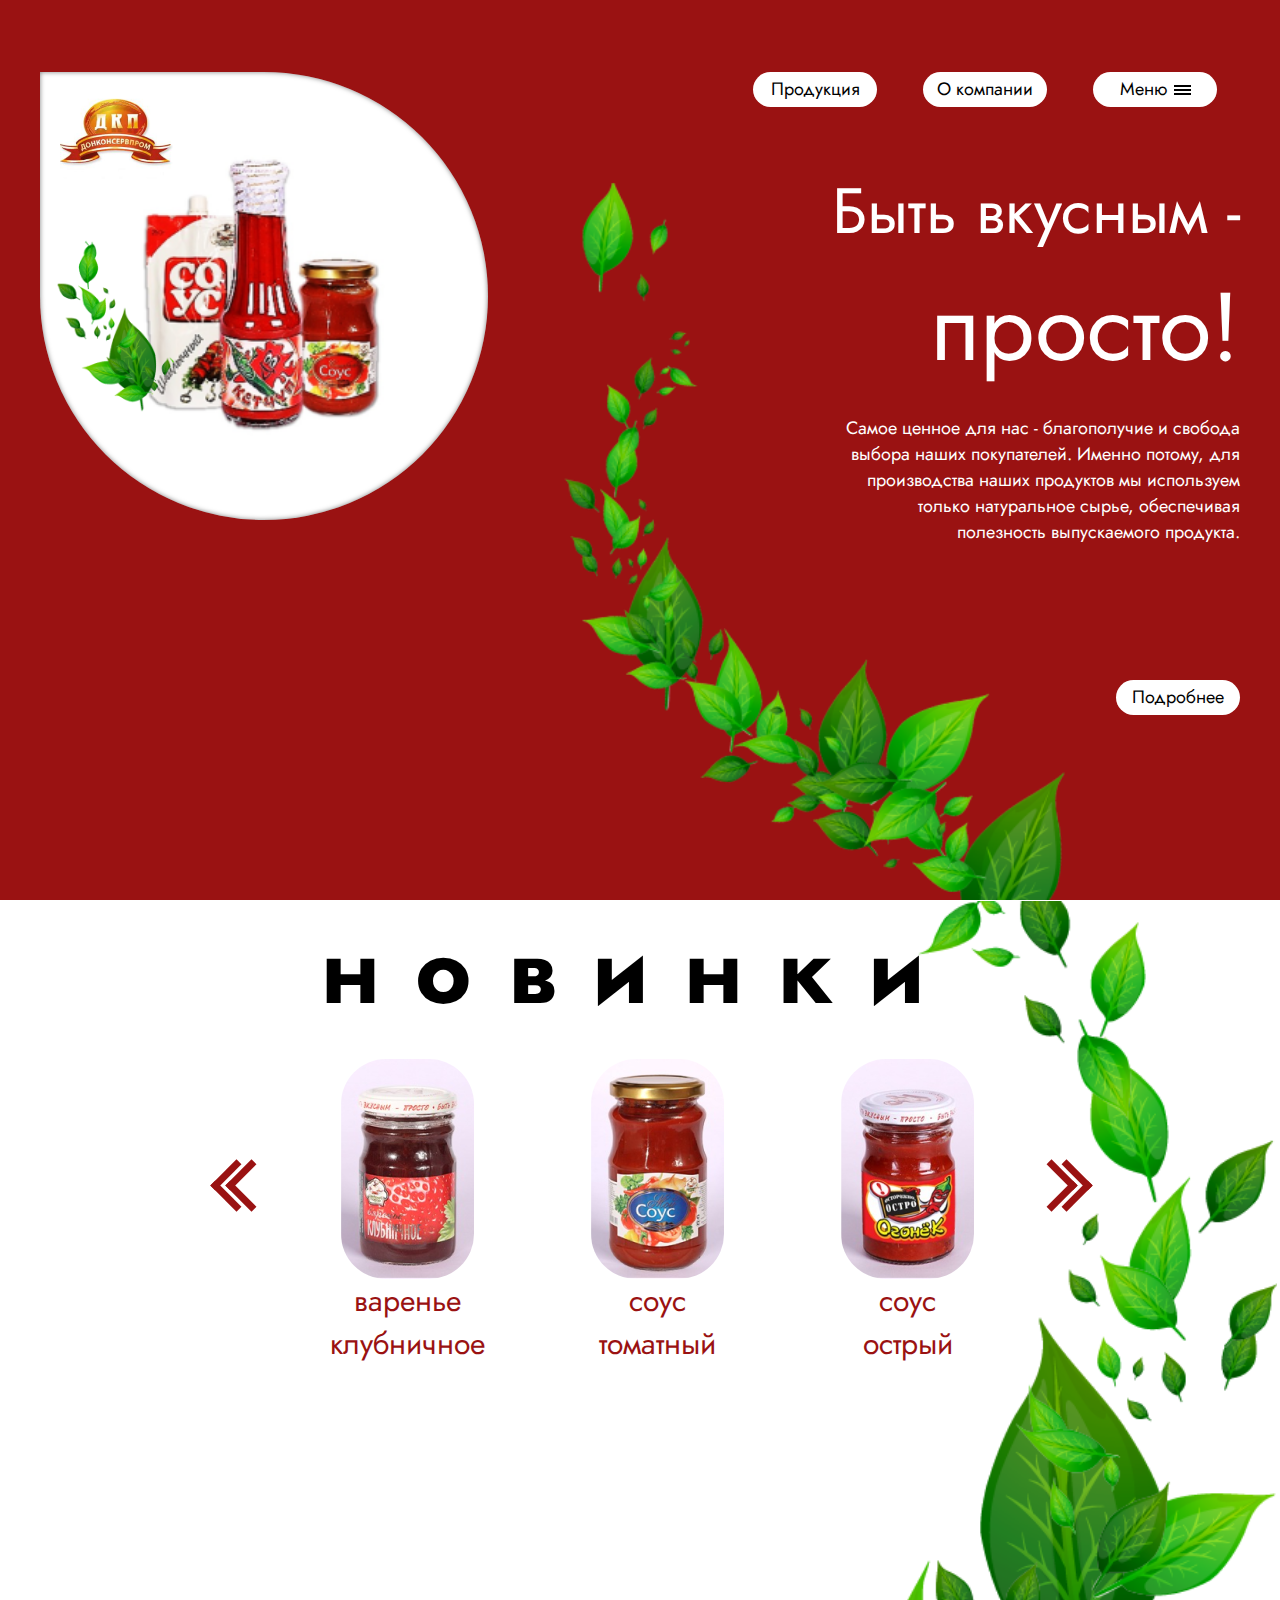
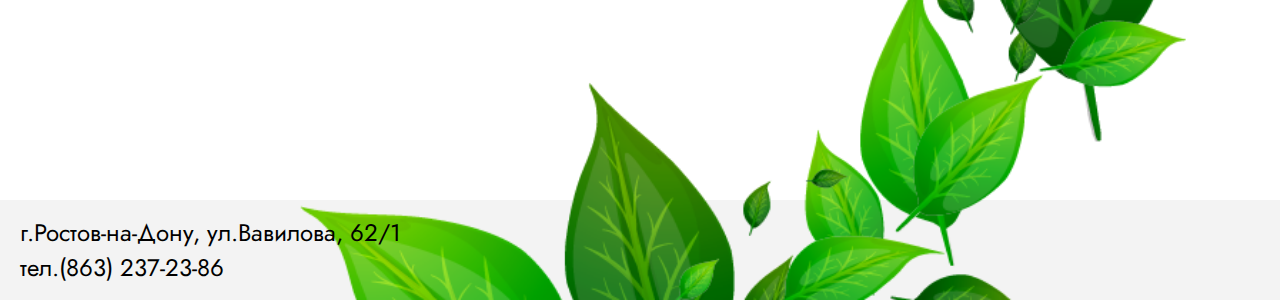
==== index.html @ 7ed0ae97 "главная страница" ====
<!DOCTYPE html>
<html lang="">
<head>
    <meta charset="utf-8">
    <title></title>
    <link rel="stylesheet" href="styles/main.css">
</head>
<body>
<main>
    <section class="bg-red">
        <div class="content__wrapper padding-8vh">
            <div id="top_product">
                <div class="product_logo"><img src="./images/logo.png"></div>
                <img id="sheet" src="./images/sheet.png">
                <div id="img__wrapper-1">
                    <img src="./images/sauce.png" alt="Наш соус">
                </div>
            </div>
            <div id="content">
                <header>
                    <ul class="navigation">
                        <li>
                            <div class="button"><a href="pages/products.html">Продукция</a></div>
                        </li>
                        <li>
                            <div class="button"><a href="pages/company.html">О компании</a></div>
                        </li>
                        <li>
                            <div class="button">
                                <a href="">Меню</a>
                                <div id="menu">
                                    <div class="menu__line"></div>
                                    <div class="menu__line"></div>
                                    <div class="menu__line"></div>
                                </div>
                            </div>
                        </li>
                    </ul>
                </header>
                <div id="title">Быть вкусным -<br><span>просто!</span></div>
                <div id="description">
                    Самое ценное для нас - благополучие и свобода выбора наших покупателей. Именно
                    потому, для производства наших продуктов мы используем только натуральное сырье, обеспечивая
                    полезность выпускаемого продукта.
                </div>
                <div class="button more-details"><a href="">Подробнее</a></div>
            </div>
        </div>
    </section>
    <section class="bg-white">
        <div class="page__wrapper-1">
            <div id="news-product__wrapper">
                <h1>новинки</h1>
                <div id="products__wrapper">
                    <div class="slide-left margin-t-30 margin-r-35">
                        <div></div>
                        <div></div>
                    </div>
                    <div class="product">
                        <div class="product-image">
                            <div class="placeholder pr-1"></div>
                        </div>
                        <div class="name"><a href="pages/product-1.html">варенье<br>клубничное</a></div>
                    </div>

                    <div class="product p-second">
                        <div class="product-image">
                            <div class="placeholder pr-2">
                        </div>
                    </div>
                    <div class="name"><a href="pages/product-2.html">соус<br>томатный </a></div>
                </div>

                <div class="product p-last">
                    <div class="product-image">
                        <div class="placeholder pr-3">
                    </div>
                </div>
                <div class="name"><a href="pages/product-3.html">соус<br>острый</a></div>
            </div>

            <div class="slide-right margin-t-30">
                <div></div>
                <div></div>
            </div>
        </div>
    </section>
</main>
<img src="./images/sheets1.png" id="sheets-1">
<footer>
    <div class="footer-text">
        г.Ростов-на-Дону, ул.Вавилова, 62/1 <br>
        тел.(863) 237-23-86
    </div>
    <img src="./images/sheets2.png" id="sheets-2">
</footer>

</body>
</html>
---- styles/main.css ----
@import url('https://fonts.googleapis.com/css2?family=Jost&display=swap');

/*    General styles    */

* {
    padding: 0;
    margin: 0;
}

body {
    font-family: 'Jost';
}

main {
    position: absolute;
    height: 200%;
    width: 100%;
}

section {
    position: relative;
    height: 50%;
    width: 100%;
}

footer {
    position: absolute;
    display: flex;
    align-items: center;
    height: 100px;
    width: 100%;
    top:200%;
    background-color: #F3F3F3;
}

.footer-text {
    position: relative;
    font-size: 24px;
    margin-left: 20px;
    z-index: 2;
}

.bg-white {
    background: #fff;
}

.bg-red {
    background: #9A1212;
}

.padding-8vh {
    padding-top: 8vh;
}

/*    Images    */


.product_logo {
    position: absolute;
    top: 20px;
    left: 20px;
}

.logo img {
    width: 8vw;
    height: auto;
}

#img__wrapper-1 img {
    width: 20vw;
    height: auto;
}

#img__wrapper-1 {
    height: 100%;
    width: 100%;
    display: flex;
    justify-content: center;
    align-items: center;
}

.content__wrapper {
    min-width: none;
    max-width: 1500px;
    margin: auto;
    display: flex;
    justify-content: space-between;
    padding-left: 40px;
    padding-right: 40px;
}

#top_product {
    height: 35vw;
    width: 35vw;
    display: block;
    position: relative;
    background: #fff;
    z-index:2;
    border-bottom-right-radius: 50%;
    border-bottom-left-radius: 50%;
    border-top-right-radius: 50%;
    box-shadow: inset 0px 0px 5px rgba(0,0,0,0.5);
}

#content {
    position: relative;
    display: flex;
    flex-direction: column;
    align-items: flex-end;
    width: 50%;
    z-index: 2;
}

.navigation {
    display: flex;
    list-style-type: none;
}

.navigation li {
    margin: 0 23px;
}

.button {
    display: flex;
    justify-content: center;
    align-items: center;
    font-size: 18px;
    width: 124px;
    height: 35px;
    border-radius: 18px;
    background: white;
    text-align: center;
}

.button a {
    margin-top: -2px;
    text-decoration: none;
    color: black;
}

#menu {
    margin-left: 7px;
}

.menu__line {
    width: 17px;
    height: 2px;
    background: black;
    margin: 2px 0;
}

#title {
    color: white;
    text-align: right;
    font-size: 64px;
    margin-top: 58px;
}

#title span {
    font-size: 96px;
}

#description {
    display: block;
    width: 400px;
    color: white;
    font-size: 18px;
    text-align: right;
    margin-top: 19px;
}

.more-details {
    margin-top: 15vh;
}

#sheet{
    position: absolute;
    bottom: 90px;
    left: -27px;
}

#sheet{
    width: 15vw;
    height: auto;
}

#sheets-1 {
    position: absolute;
    height: 85vh;
    right: 15%;
    bottom: 0px;
    z-index:1;
}
#sheets-2 {
    position: absolute;
    width: auto;
    height: 111vh;
    right: 0;
    margin-right: 3px;
    bottom:0;
    z-index:1;
}

#news-product__wrapper{
    display: flex;
    /* width: 90%; */
    /* height: 80vh; */
    flex-direction: column;
    justify-content: center;
    align-items: center;
}

#news-product__wrapper h1 {
    font-size: 96px;
    letter-spacing: 35px;
    margin-bottom: 20px;
}

.slide-left {
    position: relative;
    width: 30px;
    height: 30px;
    transition: opacity .3s, transform .3s;
}

.slide-left:hover {
    opacity: .8;
    transform: scale(1.2);
}

.slide-left div {
    position: absolute;
    width: 30px;
    height: 30px;
    border-left: solid #9A1212 7px;
    border-bottom: solid #9A1212 7px;
    transform: rotate(45deg);
}

.slide-left div:nth-child(1) {
    left: 50%;
}

.slide-right {
    position: relative;
    width: 30px;
    height: 30px;
    transition: opacity .3s, transform .3s;
    z-index: 2;
}

.slide-right:hover {
    opacity: .8;
    transform: scale(1.2);
}

.slide-right div {
    position: absolute;
    width: 30px;
    height: 30px;
    border-right: solid #9A1212 7px;
    border-bottom: solid #9A1212 7px;
    transform: rotate(-45deg);
}

.slide-right div:nth-child(1) {
    left: 50%;
}

.margin-t-30 {
    margin-top: -60px;
}

#products__wrapper {
    display: flex;
    align-items: center;

}

.product {
    width: 250px;
    display: flex;
    flex-direction: column;
    justify-content: center;
    align-items: center;
}

.placeholder {
    position: relative;

    background-size: cover;
    background-position: center center;
    width: 133px;
    height: 220px;
    border-radius: 45px;
}
.pr-1 {
    background: url('../images/product1.png');
}

.pr-2 {
    background: url('../images/product2.png');
}

.pr-3 {
    background: url('../images/product3.png');
}

.name {
    font-size: 30px;
    text-align: center;
}

.name a {
    text-decoration: none;
    color: #9A1212;
}

.margin-r-35 {
    margin-right: 35px;
}

#news-product__wrapper {
    z-index: 2;
}

@media screen and (max-width: 1200px) {
    #sheets-2 {
        display: none;
    }
}

@media screen and (max-width: 920px) {
    .p-last {
        display: none;
    }
    #news-product__wrapper  {
        width: 90%;
    }
    #products__wrapper {
        margin-left: 40px;
    }
    #news-product__wrapper h1 {
        font-size: 70px;
        margin-left: 80px;
    }
}

@media screen and (max-width: 800px){
    #top_product {
        display: none;
    }
    #content {
       justify-content: center;
       align-items: center;
       width: 100%;
    }

    .page__wrapper-1 {
        max-width: none;
        display: block;
    }
    #sheets-1 {
        z-index: 1;
        height: 50vh;
        width: auto;
    }
    .button {
        display: flex;
        justify-content: center;
        align-items: center;
        font-size: 10px;
        width: 100px;
        height: 25px;
        border-radius: 18px;
        background: white;
        text-align: center;
    }

    .button a {
        margin-top: -2px;
        text-decoration: none;
        color: black;
    }

    #title {
        color: white;
        text-align: center;
        /* font-size: 44px; */
        margin-top: 58px;
    }

    #title span {
        font-size: 64px;
    }

    #description {
        display: block;
        width: 400px;
        color: white;
        font-size: 18px;
        text-align: center;
        margin-top: 19px;
    }
    .button {
        height: 40px;
        width: 200px;
        font-size: 24px;
    }

    .more-details {
        height: 40px;
        width: 200px;
        font-size: 24px;
    }
    .navigation li {
        margin: 0 5px;
    }
}
@media screen and (max-width: 700px) {
    .navigation {
        display: block;
    }
    .navigation li {
        margin-top: 20px;
    }
}
@media screen and (max-width: 650px) {
    .p-second {
        display: none;
    }
}

@media screen and (max-width: 500px){

    #title {
        color: white;
        text-align: center;
        font-size: 44px;
        margin-top: 58px;
    }

    #title span {
        font-size: 64px;
    }

    #description {
        display: block;
        width: 300px;
        color: white;
        font-size: 14px;
        text-align: center;
        margin-top: 19px;
    }
    #news-product__wrapper h1 {
        font-size: 50px;
        margin-left: 80px;
        letter-spacing: 20px;
    }

    .slide-left {
        margin-right: -15px;
    }

    .slide-right {
        margin-left: -45px;
    }

    .footer-text {
        font-size: 18px;
    }
}
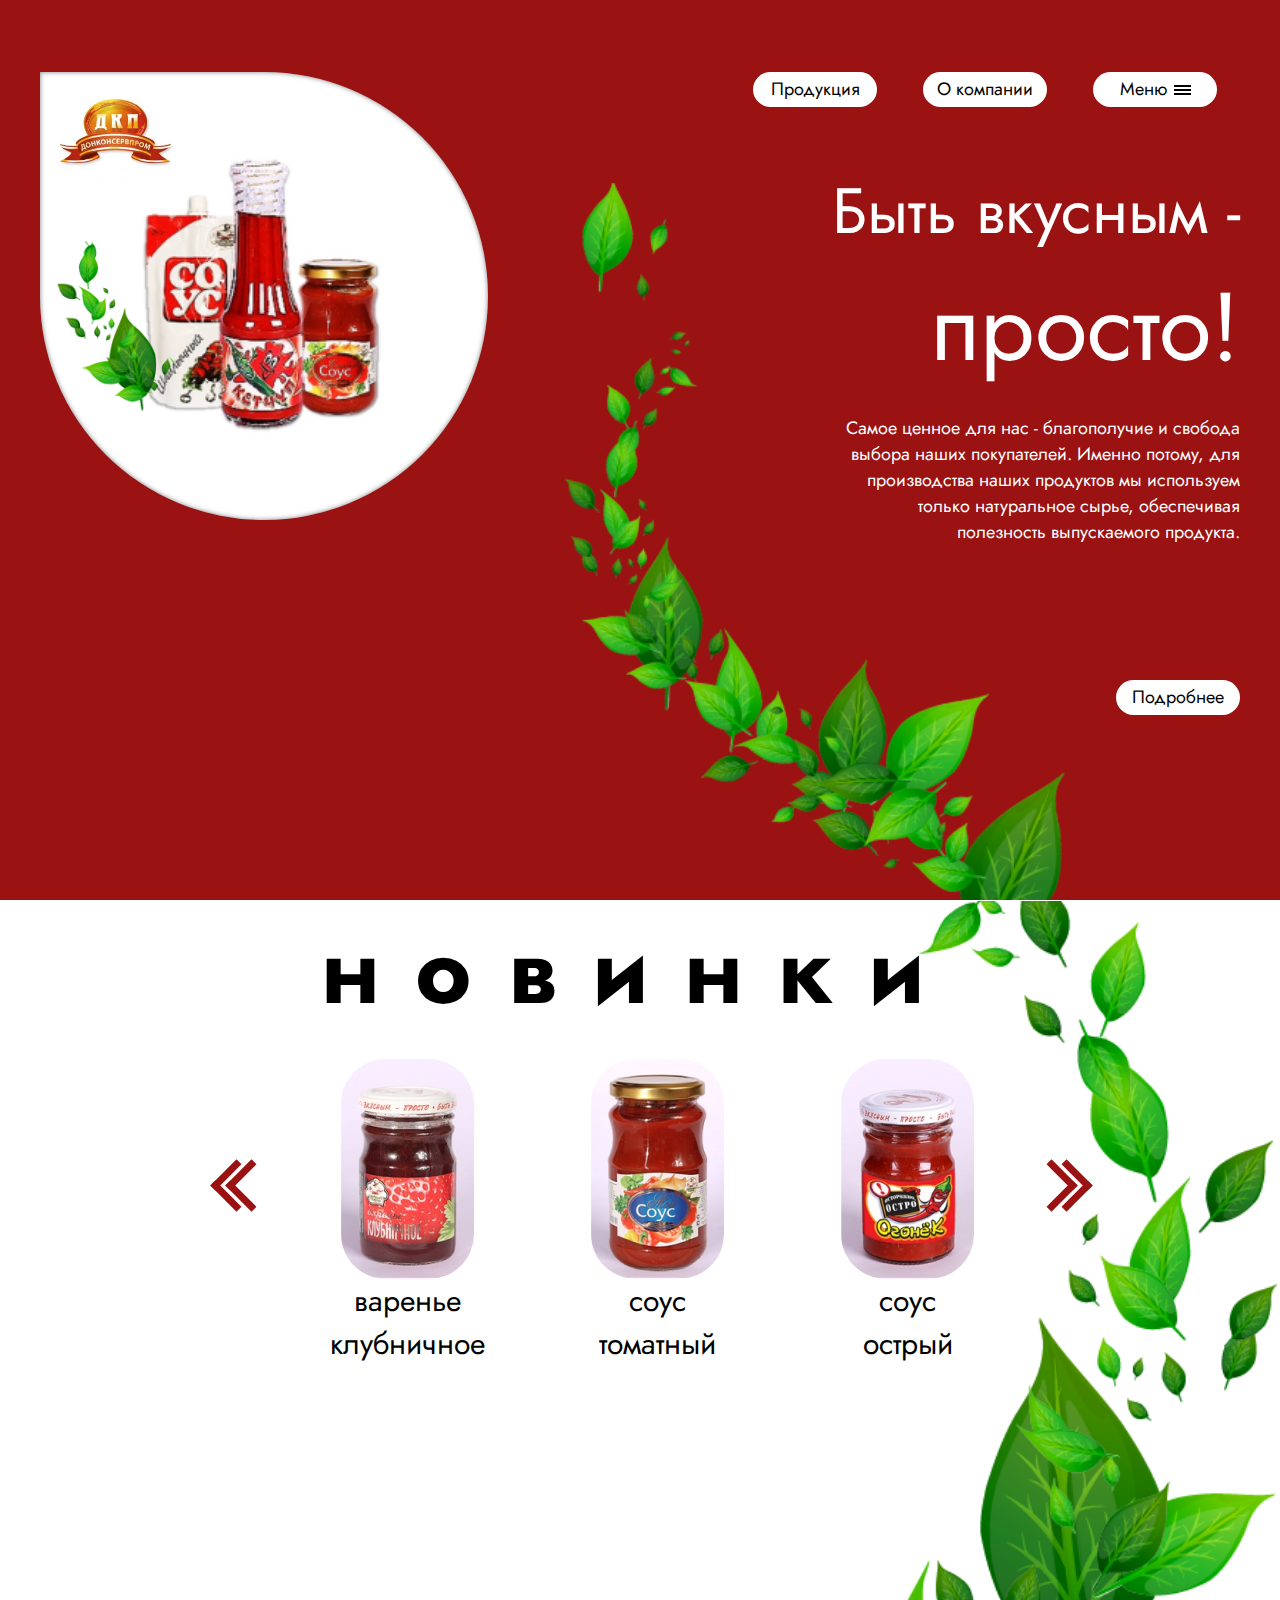
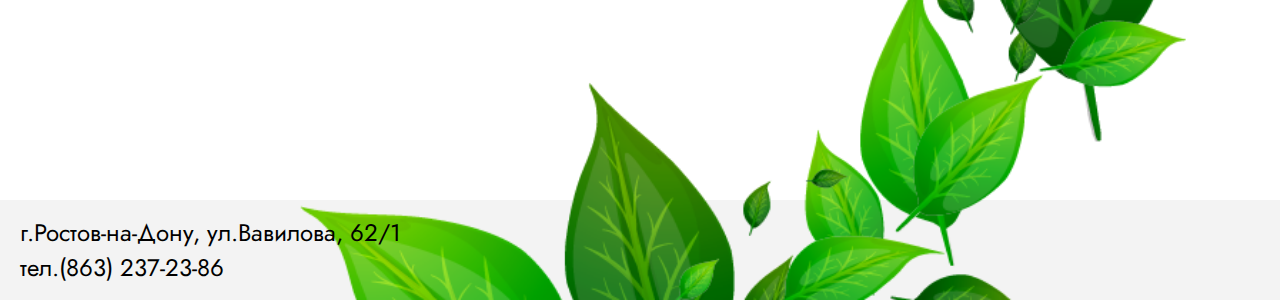
==== commit 04513cf4: "Страница продукта" ====
--- a/index.html
+++ b/index.html
@@ -56,27 +56,27 @@
                         <div></div>
                         <div></div>
                     </div>
-                    <div class="product">
+                    <div class="product" onclick="location.href = './product.html';">
                         <div class="product-image">
                             <div class="placeholder pr-1"></div>
                         </div>
-                        <div class="name"><a href="pages/product-1.html">варенье<br>клубничное</a></div>
+                        <div class="name">варенье<br>клубничное</div>
                     </div>
 
-                    <div class="product p-second">
+                    <div class="product p-second" onclick="location.href = './product.html';">
                         <div class="product-image">
                             <div class="placeholder pr-2">
                         </div>
                     </div>
-                    <div class="name"><a href="pages/product-2.html">соус<br>томатный </a></div>
+                    <div class="name">соус<br>томатный</div>
                 </div>
 
-                <div class="product p-last">
+                <div class="product p-last" onclick="location.href = './product.html';">
                     <div class="product-image">
                         <div class="placeholder pr-3">
                     </div>
                 </div>
-                <div class="name"><a href="pages/product-3.html">соус<br>острый</a></div>
+                <div class="name">соус<br>острый</div>
             </div>
 
             <div class="slide-right margin-t-30">
--- a/styles/main.css
+++ b/styles/main.css
@@ -203,8 +203,7 @@
 
 #news-product__wrapper{
     display: flex;
-    /* width: 90%; */
-    /* height: 80vh; */
+    z-index:1;
     flex-direction: column;
     justify-content: center;
     align-items: center;
@@ -274,6 +273,7 @@
 #products__wrapper {
     display: flex;
     align-items: center;
+    z-index:2;
 
 }
 
@@ -359,6 +359,7 @@
     .page__wrapper-1 {
         max-width: none;
         display: block;
+        z-index:2;
     }
     #sheets-1 {
         z-index: 1;
@@ -386,7 +387,6 @@
     #title {
         color: white;
         text-align: center;
-        /* font-size: 44px; */
         margin-top: 58px;
     }
 
@@ -424,6 +424,9 @@
     .navigation li {
         margin-top: 20px;
     }
+    .logo {
+        display: none
+    }
 }
 @media screen and (max-width: 650px) {
     .p-second {
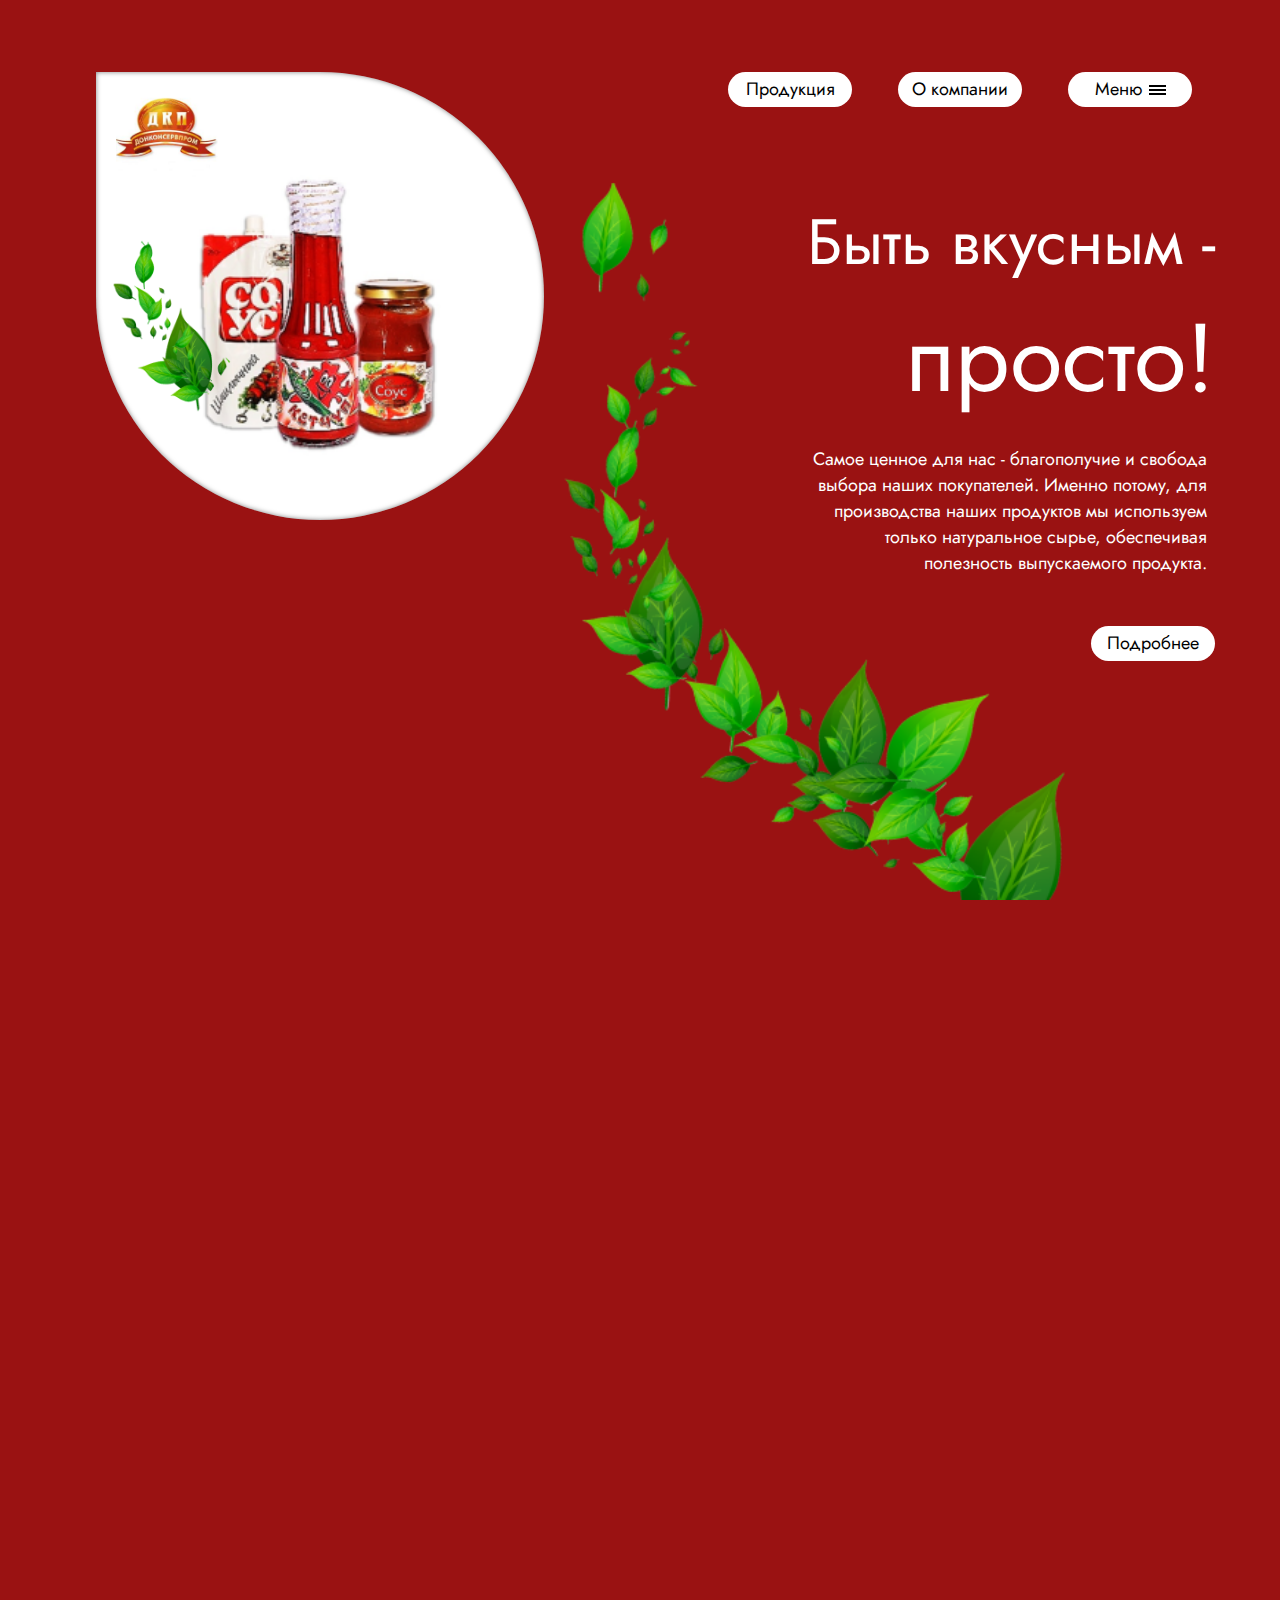
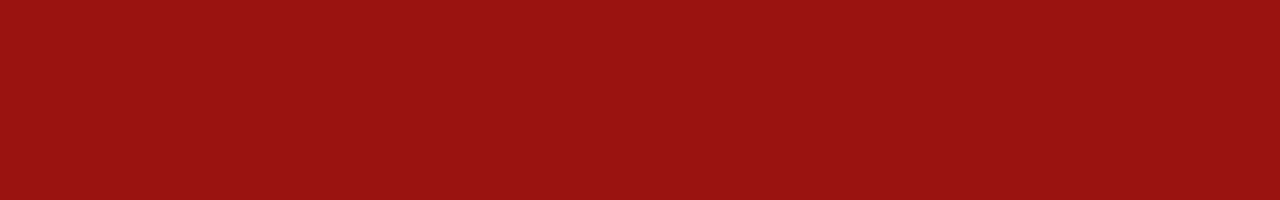
==== commit f1cf4b4b: "Правки стилей в главном странице" ====
--- a/index.html
+++ b/index.html
@@ -1,99 +1,92 @@
 <!DOCTYPE html>
-<html lang="">
+<html lang="en">
 <head>
-    <meta charset="utf-8">
-    <title></title>
-    <link rel="stylesheet" href="styles/main.css">
+    <meta charset="UTF-8">
+    <link rel="stylesheet" href="./styles/main.css">
+    <title>Grid</title>
 </head>
 <body>
-<main>
-    <section class="bg-red">
-        <div class="content__wrapper padding-8vh">
-            <div id="top_product">
-                <div class="product_logo"><img src="./images/logo.png"></div>
-                <img id="sheet" src="./images/sheet.png">
-                <div id="img__wrapper-1">
-                    <img src="./images/sauce.png" alt="Наш соус">
+    <section>
+        <div id="box-1">
+            <div class="logo"><img src="./images/logo.png"></div>
+            <div id="img__wrapper-1">
+                <img src="./images/sauce.png">
+            </div>
+            <img id="sheet" src="./images/sheet.png">
+        </div>
+        <div id="content__wrapper-1">
+            <ul class="navigation">
+                <li>
+                    <div class="button"><a href="pages/products.html">Продукция</a></div>
+                </li>
+                <li>
+                    <div class="button"><a href="pages/company.html">О компании</a></div>
+                </li>
+                <li>
+                    <div class="button">
+                        <a href="">Меню</a>
+                        <div id="menu">
+                            <div class="menu__line"></div>
+                            <div class="menu__line"></div>
+                            <div class="menu__line"></div>
+                        </div>
+                    </div>
+                </li>
+            </ul>
+            <div class="info">
+                <div id="title">Быть вкусным -<br><span>просто!</span></div>
+                <div id="description">Самое ценное для нас - благополучие и свобода выбора наших покупателей. Именно потому, для производства наших продуктов мы используем только натуральное сырье, обеспечивая полезность выпускаемого продукта.</div>
+            </div>
+            <div class="button more-details"><a href="#second-section">Подробнее</a></div>
+        </div>
+        <img id="sheet-1" src="./images/sheets1.png" alt="">
+    </section>
+    <section class="bg-white" id="second-section">
+        <div id="news-product__wrapper">
+            <h1>новинки</h1>
+            <div id="products__wrapper">
+                <div class="slide-left margin-t-30 margin-r-35">
+                    <div></div>
+                    <div></div>
+                </div>
+                <div class="product">
+                    <div class="product-image">
+                        <div class="rect-1"></div>
+                        <div class="rect-2"></div>
+                    </div>
+                    <div class="name"><a href="pages/product-1.html">варенье<br>клубничное</a> </div>
+                </div>
+
+                <div class="product p-second">
+                    <div class="product-image">
+                        <div class="rect-1"></div>
+                        <div class="rect-2 pr-2"></div>
+                    </div>
+                    <div class="name"><a href="pages/product-2.html">соус<br>томатный </a></div>
+                </div>
+
+                <div class="product p-last">
+                    <div class="product-image">
+                        <div class="rect-1"></div>
+                        <div class="rect-2 pr-3"></div>
+                    </div>
+                    <div class="name"><a href="pages/product-3.html">соус<br>острый</a></div>
+                </div>
+
+                <div class="slide-right margin-t-30">
+                    <div></div>
+                    <div></div>
                 </div>
             </div>
-            <div id="content">
-                <header>
-                    <ul class="navigation">
-                        <li>
-                            <div class="button"><a href="pages/products.html">Продукция</a></div>
-                        </li>
-                        <li>
-                            <div class="button"><a href="pages/company.html">О компании</a></div>
-                        </li>
-                        <li>
-                            <div class="button">
-                                <a href="">Меню</a>
-                                <div id="menu">
-                                    <div class="menu__line"></div>
-                                    <div class="menu__line"></div>
-                                    <div class="menu__line"></div>
-                                </div>
-                            </div>
-                        </li>
-                    </ul>
-                </header>
-                <div id="title">Быть вкусным -<br><span>просто!</span></div>
-                <div id="description">
-                    Самое ценное для нас - благополучие и свобода выбора наших покупателей. Именно
-                    потому, для производства наших продуктов мы используем только натуральное сырье, обеспечивая
-                    полезность выпускаемого продукта.
-                </div>
-                <div class="button more-details"><a href="">Подробнее</a></div>
+        </div>
+        <footer>
+            <div class="footer-text">
+                г.Ростов-на-Дону, ул.Вавилова, 62/1
+                <br>
+                тел.(863) 237-23-86
             </div>
-        </div>
+            <img id="sheet-2" src="./images/sheets2.png">
+        </footer>
     </section>
-    <section class="bg-white">
-        <div class="page__wrapper-1">
-            <div id="news-product__wrapper">
-                <h1>новинки</h1>
-                <div id="products__wrapper">
-                    <div class="slide-left margin-t-30 margin-r-35">
-                        <div></div>
-                        <div></div>
-                    </div>
-                    <div class="product" onclick="location.href = './product.html';">
-                        <div class="product-image">
-                            <div class="placeholder pr-1"></div>
-                        </div>
-                        <div class="name">варенье<br>клубничное</div>
-                    </div>
-
-                    <div class="product p-second" onclick="location.href = './product.html';">
-                        <div class="product-image">
-                            <div class="placeholder pr-2">
-                        </div>
-                    </div>
-                    <div class="name">соус<br>томатный</div>
-                </div>
-
-                <div class="product p-last" onclick="location.href = './product.html';">
-                    <div class="product-image">
-                        <div class="placeholder pr-3">
-                    </div>
-                </div>
-                <div class="name">соус<br>острый</div>
-            </div>
-
-            <div class="slide-right margin-t-30">
-                <div></div>
-                <div></div>
-            </div>
-        </div>
-    </section>
-</main>
-<img src="./images/sheets1.png" id="sheets-1">
-<footer>
-    <div class="footer-text">
-        г.Ростов-на-Дону, ул.Вавилова, 62/1 <br>
-        тел.(863) 237-23-86
-    </div>
-    <img src="./images/sheets2.png" id="sheets-2">
-</footer>
-
 </body>
-</html>
+</html>--- a/styles/main.css
+++ b/styles/main.css
@@ -1,61 +1,49 @@
 @import url('https://fonts.googleapis.com/css2?family=Jost&display=swap');
 
-/*    General styles    */
-
 * {
+    margin: 0;
     padding: 0;
-    margin: 0;
+}
+
+body, html {
+    height: 100%;
+    width: 100%;
+    overflow-x: hidden;
+    scroll-behavior: smooth;
 }
 
 body {
+    background: #9A1212;
     font-family: 'Jost';
-}
-
-main {
-    position: absolute;
-    height: 200%;
-    width: 100%;
+    z-index: 1;
 }
 
 section {
     position: relative;
-    height: 50%;
-    width: 100%;
-}
-
-footer {
-    position: absolute;
-    display: flex;
-    align-items: center;
-    height: 100px;
-    width: 100%;
-    top:200%;
-    background-color: #F3F3F3;
-}
-
-.footer-text {
-    position: relative;
-    font-size: 24px;
-    margin-left: 20px;
-    z-index: 2;
+    height: 100vh;
+    display: grid;
+    grid-template-columns: 50% 50%;
+    justify-items: center;
 }
 
 .bg-white {
     background: #fff;
 }
 
-.bg-red {
-    background: #9A1212;
-}
-
-.padding-8vh {
-    padding-top: 8vh;
-}
-
-/*    Images    */
-
-
-.product_logo {
+#box-1 {
+    display: block;
+    position: relative;
+    background: white;
+    margin-top: 8vh;
+    height: 35vw;
+    width: 35vw;
+    border-top-right-radius: 50%;
+    border-bottom-right-radius: 50%;
+    border-bottom-left-radius: 50%;
+    box-shadow: inset 0px 0px 5px rgba(0,0,0,0.5);
+}
+
+.logo {
     position: absolute;
     top: 20px;
     left: 20px;
@@ -66,10 +54,6 @@
     height: auto;
 }
 
-#img__wrapper-1 img {
-    width: 20vw;
-    height: auto;
-}
 
 #img__wrapper-1 {
     height: 100%;
@@ -79,40 +63,27 @@
     align-items: center;
 }
 
-.content__wrapper {
-    min-width: none;
-    max-width: 1500px;
-    margin: auto;
-    display: flex;
-    justify-content: space-between;
-    padding-left: 40px;
-    padding-right: 40px;
-}
-
-#top_product {
-    height: 35vw;
-    width: 35vw;
+#img__wrapper-1 img {
     display: block;
-    position: relative;
-    background: #fff;
-    z-index:2;
-    border-bottom-right-radius: 50%;
-    border-bottom-left-radius: 50%;
-    border-top-right-radius: 50%;
-    box-shadow: inset 0px 0px 5px rgba(0,0,0,0.5);
-}
-
-#content {
-    position: relative;
-    display: flex;
-    flex-direction: column;
-    align-items: flex-end;
-    width: 50%;
-    z-index: 2;
+    width: 20vw;
+    height: auto;
+    /* height: 65%; */
+    margin-bottom: -40px;
+}
+
+#content__wrapper-1 {
+    position: relative;
+    display: grid;
+    grid-template-columns: 1fr;
+    grid-template-rows: 124px 0.5fr 124px;
+    justify-items: end;
+    align-items: start;
+    margin-top: 8vh;
 }
 
 .navigation {
-    display: flex;
+    display: grid;
+    grid-template-columns: repeat(3, 1fr);
     list-style-type: none;
 }
 
@@ -149,11 +120,14 @@
     margin: 2px 0;
 }
 
+.info {
+    z-index: 2;
+}
+
 #title {
     color: white;
     text-align: right;
     font-size: 64px;
-    margin-top: 58px;
 }
 
 #title span {
@@ -170,7 +144,9 @@
 }
 
 .more-details {
-    margin-top: 15vh;
+    margin-top: 50px;
+    z-index: 2;
+    transition: all 1s;
 }
 
 #sheet{
@@ -184,14 +160,14 @@
     height: auto;
 }
 
-#sheets-1 {
+#sheet-1 {
     position: absolute;
     height: 85vh;
     right: 15%;
     bottom: 0px;
     z-index:1;
 }
-#sheets-2 {
+#sheet-2 {
     position: absolute;
     width: auto;
     height: 111vh;
@@ -200,13 +176,29 @@
     bottom:0;
     z-index:1;
 }
-
-#news-product__wrapper{
-    display: flex;
-    z-index:1;
-    flex-direction: column;
-    justify-content: center;
+#sheet-2 {
+    position: absolute;
+    right: 0;
+    bottom: 0;
+    width: auto;
+    height: 100vh;
+    z-index: 1;
+}
+
+
+
+#news-product__wrapper {
+    /* width: 90%; */
+    /* height: 80vh; */
+    grid-column: 1 / 3;
+    display: grid;
+    grid-template-columns: 1fr;
+    grid-template-rows: 200px 1fr;
+    /* flex-direction: column; */
+    justify-self: start;
+    justify-items: center;
     align-items: center;
+    margin-left: 100px;
 }
 
 #news-product__wrapper h1 {
@@ -273,7 +265,6 @@
 #products__wrapper {
     display: flex;
     align-items: center;
-    z-index:2;
 
 }
 
@@ -285,17 +276,23 @@
     align-items: center;
 }
 
-.placeholder {
-    position: relative;
-
+.rect-1 {
+    position: absolute;
+    width: 116px;
+    height: 220px;
+    background: #C4C4C4;
+    border-radius: 34px;
+}
+
+.rect-2 {
+    position: relative;
+    background: url('../images/product1.png');
     background-size: cover;
     background-position: center center;
     width: 133px;
     height: 220px;
     border-radius: 45px;
-}
-.pr-1 {
-    background: url('../images/product1.png');
+    margin-left: 24px;
 }
 
 .pr-2 {
@@ -320,52 +317,134 @@
     margin-right: 35px;
 }
 
+footer {
+    grid-column: 1/3;
+    align-self: end;
+    display: flex;
+    align-items: center;
+    /* padding-left: 20px; */
+    height: 100px;
+    width: 100%;
+    /* width: 100%; */
+    background-color: #F3F3F3;
+    bottom: 0;
+}
+
+.footer-text {
+    position: relative;
+    font-size: 24px;
+    margin-left: 20px;
+    z-index: 2;
+}
+
 #news-product__wrapper {
     z-index: 2;
 }
 
-@media screen and (max-width: 1200px) {
-    #sheets-2 {
+@media screen and (max-width: 1050px) {
+    #box-1 {
         display: none;
     }
-}
-
-@media screen and (max-width: 920px) {
+
+    #content__wrapper-1 {
+        grid-column: 1/3;
+        justify-self: center;
+        justify-items: center;
+    }
+    #sheets-1 {
+        /* display: none; */
+        left: 0;
+        bottom: 0;
+        z-index: 1;
+    }
+
+    #title {
+        text-align: center;
+    }
+
+    #description {
+        text-align: center;
+    }
+
     .p-last {
         display: none;
     }
+}
+
+@media screen and (max-width: 920px) {
     #news-product__wrapper  {
-        width: 90%;
-    }
-    #products__wrapper {
-        margin-left: 40px;
-    }
+        /* width: 90%; */
+        margin-left: 10px;
+    }
+
     #news-product__wrapper h1 {
         font-size: 70px;
-        margin-left: 80px;
+        margin-left: 10px;
+    }
+    .sheet-2 {
+        display: none;
+    }
+
+    #news-product__wrapper {
+        justify-self: center;
     }
 }
 
 @media screen and (max-width: 800px){
-    #top_product {
-        display: none;
-    }
-    #content {
-       justify-content: center;
-       align-items: center;
-       width: 100%;
-    }
-
-    .page__wrapper-1 {
-        max-width: none;
-        display: block;
-        z-index:2;
+    #content__wrapper-1 {
+        width: 100%;
+        align-items: center;
+        z-index: 2;
     }
     #sheets-1 {
         z-index: 1;
         height: 50vh;
         width: auto;
     }
+    #sheet-2 {
+        z-index: 1;
+        height: 50vh;
+        width: auto;
+    }
+
+    #title {
+        color: white;
+        text-align: center;
+        margin-top: 58px;
+    }
+
+    #title span {
+        font-size: 64px;
+    }
+
+    #description {
+        display: block;
+        width: 400px;
+        color: white;
+        font-size: 18px;
+        text-align: center;
+        margin-top: 19px;
+    }
+
+    .more-details {
+        height: 40px;
+        width: 200px;
+        font-size: 24px;
+    }
+    .navigation li {
+        margin: 0 5px;
+    }
+}
+
+@media screen and (max-width: 650px) {
+    .p-second {
+        display: none;
+    }
+
+}
+
+@media screen and (max-width: 500px){
+
     .button {
         display: flex;
         justify-content: center;
@@ -387,58 +466,6 @@
     #title {
         color: white;
         text-align: center;
-        margin-top: 58px;
-    }
-
-    #title span {
-        font-size: 64px;
-    }
-
-    #description {
-        display: block;
-        width: 400px;
-        color: white;
-        font-size: 18px;
-        text-align: center;
-        margin-top: 19px;
-    }
-    .button {
-        height: 40px;
-        width: 200px;
-        font-size: 24px;
-    }
-
-    .more-details {
-        height: 40px;
-        width: 200px;
-        font-size: 24px;
-    }
-    .navigation li {
-        margin: 0 5px;
-    }
-}
-@media screen and (max-width: 700px) {
-    .navigation {
-        display: block;
-    }
-    .navigation li {
-        margin-top: 20px;
-    }
-    .logo {
-        display: none
-    }
-}
-@media screen and (max-width: 650px) {
-    .p-second {
-        display: none;
-    }
-}
-
-@media screen and (max-width: 500px){
-
-    #title {
-        color: white;
-        text-align: center;
         font-size: 44px;
         margin-top: 58px;
     }
@@ -457,7 +484,7 @@
     }
     #news-product__wrapper h1 {
         font-size: 50px;
-        margin-left: 80px;
+        /* margin-left: 80px; */
         letter-spacing: 20px;
     }
 
@@ -472,4 +499,5 @@
     .footer-text {
         font-size: 18px;
     }
-}+}
+
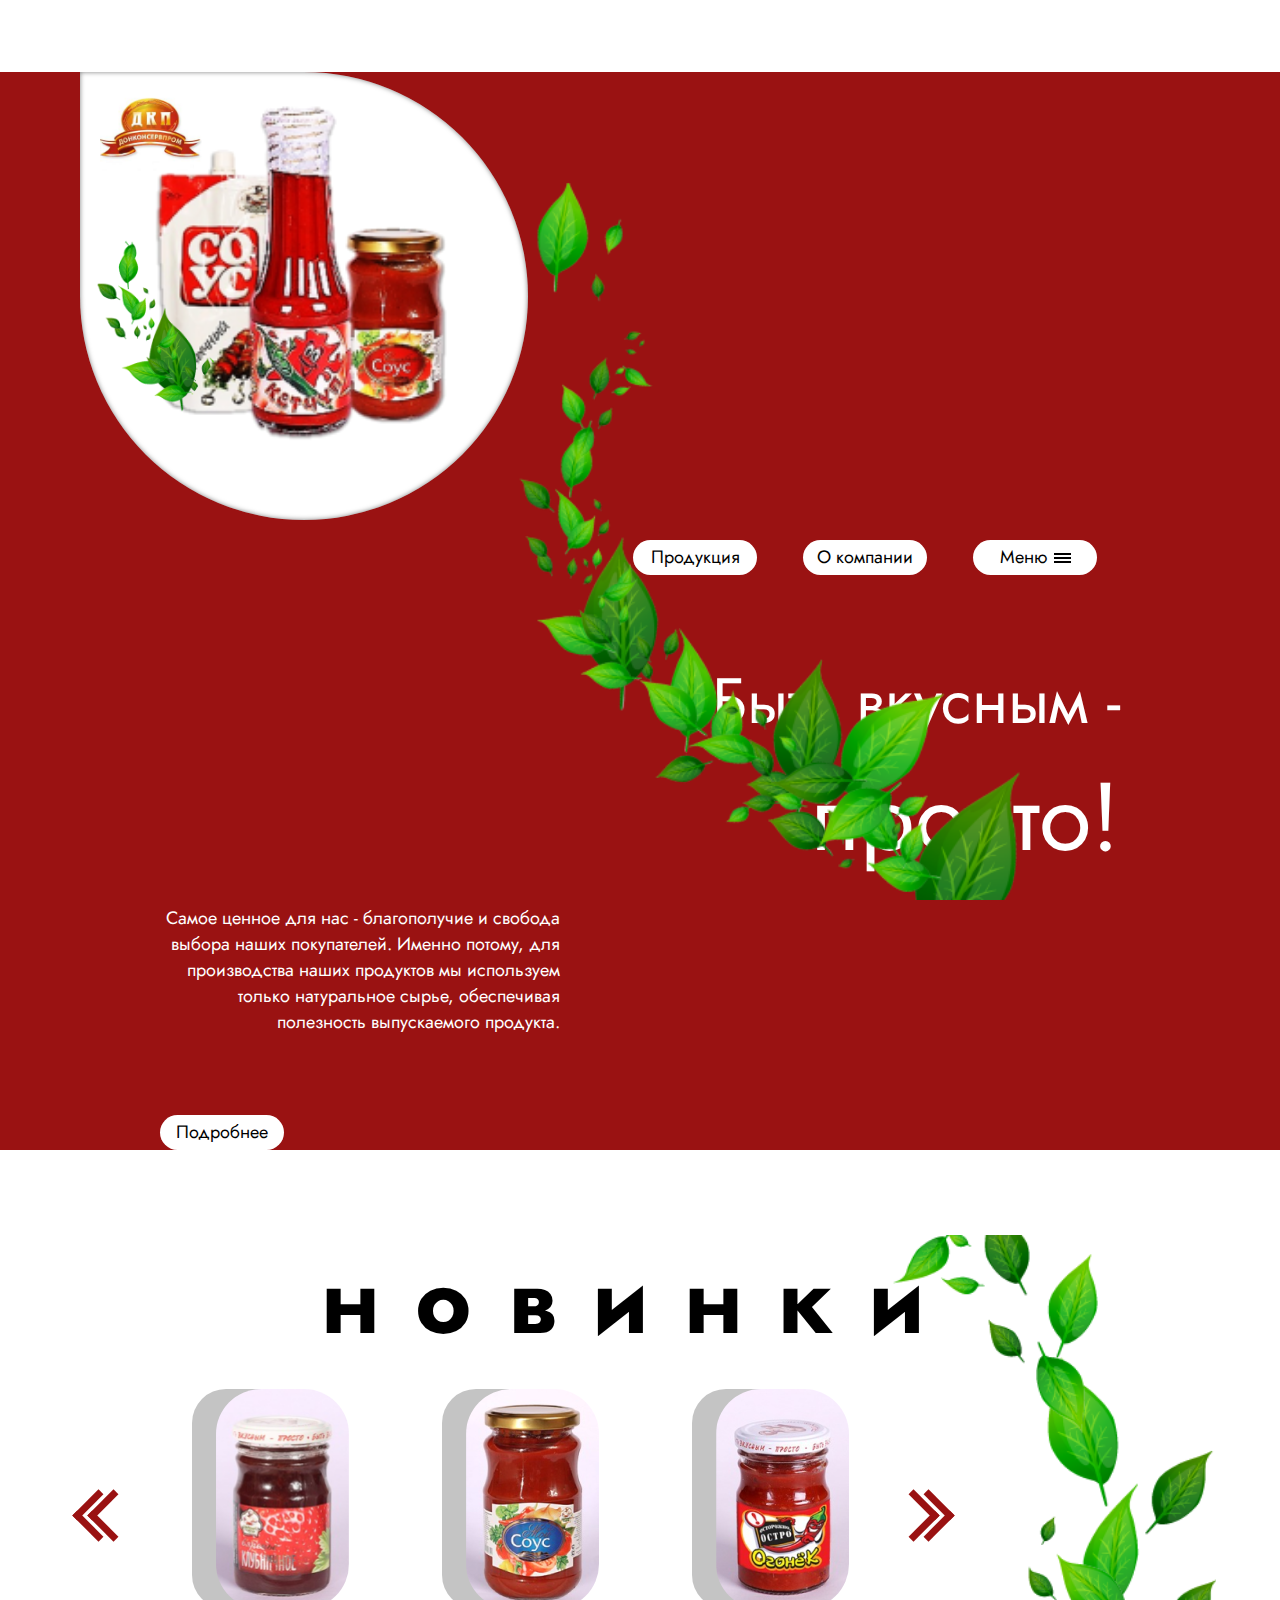
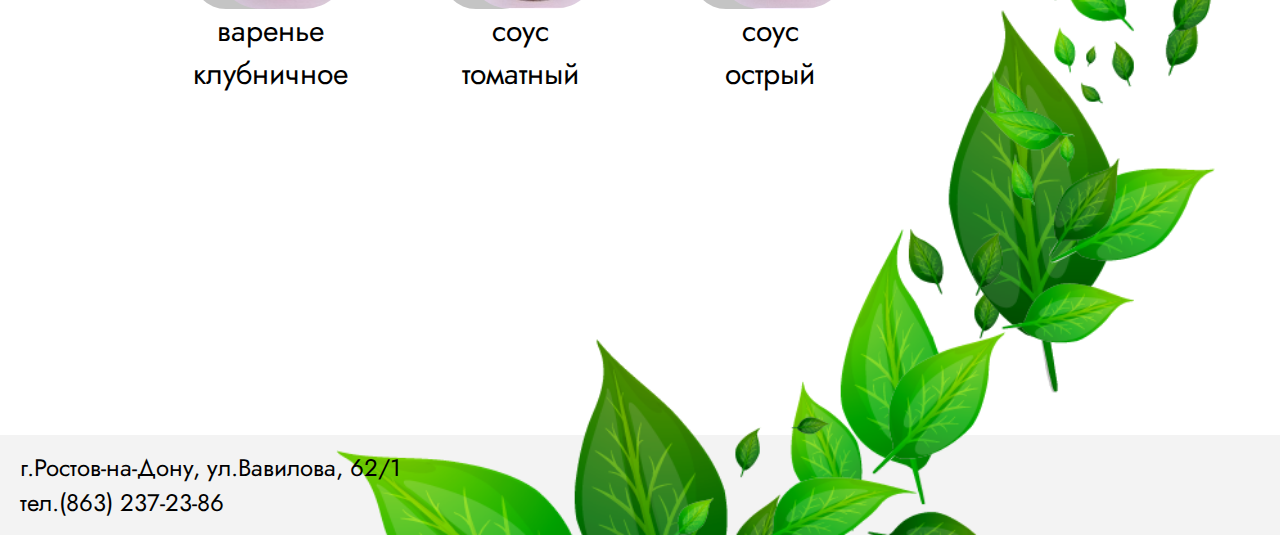
==== commit 5daf7c0d: "Переработал главную страницу под bootstrap" ====
--- a/index.html
+++ b/index.html
@@ -1,92 +1,117 @@
 <!DOCTYPE html>
-<html lang="en">
+<html lang="">
 <head>
-    <meta charset="UTF-8">
+    <meta charset="utf-8">
+    <title></title>
+    <link href="https://cdn.jsdelivr.net/npm/bootstrap@5.0.0-beta3/dist/css/bootstrap.min.css" rel="stylesheet"
+          integrity="sha384-eOJMYsd53ii+scO/bJGFsiCZc+5NDVN2yr8+0RDqr0Ql0h+rP48ckxlpbzKgwra6" crossorigin="anonymous">
     <link rel="stylesheet" href="./styles/main.css">
-    <title>Grid</title>
 </head>
 <body>
-    <section>
-        <div id="box-1">
-            <div class="logo"><img src="./images/logo.png"></div>
-            <div id="img__wrapper-1">
-                <img src="./images/sauce.png">
+<header></header>
+<main>
+    <section class="container s-red vh-100">
+        <div class="row margin-80">
+            <div class="col-md-6">
+                <div id="box-1">
+                    <div class="logo"><img src="./images/logo.png" alt="logo"></div>
+                    <div id="img__wrapper-1">
+                        <img src="./images/sauce.png" id="sauce">
+                    </div>
+                    <img id="sheet" src="./images/sheet.png" alt="лист">
+                </div>
             </div>
-            <img id="sheet" src="./images/sheet.png">
-        </div>
-        <div id="content__wrapper-1">
-            <ul class="navigation">
-                <li>
-                    <div class="button"><a href="pages/products.html">Продукция</a></div>
-                </li>
-                <li>
-                    <div class="button"><a href="pages/company.html">О компании</a></div>
-                </li>
-                <li>
-                    <div class="button">
-                        <a href="">Меню</a>
-                        <div id="menu">
-                            <div class="menu__line"></div>
-                            <div class="menu__line"></div>
-                            <div class="menu__line"></div>
+            <div class="col-md-6">
+                <div class="row margin-80">
+                    <ul class="navigation justify-content-end">
+                        <li>
+                            <div class="button"><a href="./products.html">Продукция</a></div>
+                        </li>
+                        <li>
+                            <div class="button"><a href="./company.html">О компании</a></div>
+                        </li>
+                        <li>
+                            <div class="button">
+                                <a href="">Меню</a>
+                                <div id="menu">
+                                    <div class="menu__line"></div>
+                                    <div class="menu__line"></div>
+                                    <div class="menu__line"></div>
+                                </div>
+                            </div>
+                        </li>
+                    </ul>
+                </div>
+                <div class="row justify-content-end margin-80">
+
+                    <div id="title">Быть вкусным -<br><span>просто!</span></div>
+                </div>
+                <div class="row justify-content-end margin-80">
+                    <div class="col-6">
+                        <div id="description" class="float-end">Самое ценное для нас - благополучие и свобода выбора
+                            наших покупателей. Именно потому, для производства наших продуктов мы используем только
+                            натуральное сырье, обеспечивая полезность выпускаемого продукта.
                         </div>
                     </div>
-                </li>
-            </ul>
-            <div class="info">
-                <div id="title">Быть вкусным -<br><span>просто!</span></div>
-                <div id="description">Самое ценное для нас - благополучие и свобода выбора наших покупателей. Именно потому, для производства наших продуктов мы используем только натуральное сырье, обеспечивая полезность выпускаемого продукта.</div>
-            </div>
-            <div class="button more-details"><a href="#second-section">Подробнее</a></div>
-        </div>
-        <img id="sheet-1" src="./images/sheets1.png" alt="">
-    </section>
-    <section class="bg-white" id="second-section">
-        <div id="news-product__wrapper">
-            <h1>новинки</h1>
-            <div id="products__wrapper">
-                <div class="slide-left margin-t-30 margin-r-35">
-                    <div></div>
-                    <div></div>
                 </div>
-                <div class="product">
-                    <div class="product-image">
-                        <div class="rect-1"></div>
-                        <div class="rect-2"></div>
+                <div class="row justify-content-end margin-80">
+                    <div class="col-2">
+                        <div class="button more-details float-end"><a href="#second-section">Подробнее</a></div>
                     </div>
-                    <div class="name"><a href="pages/product-1.html">варенье<br>клубничное</a> </div>
-                </div>
-
-                <div class="product p-second">
-                    <div class="product-image">
-                        <div class="rect-1"></div>
-                        <div class="rect-2 pr-2"></div>
-                    </div>
-                    <div class="name"><a href="pages/product-2.html">соус<br>томатный </a></div>
-                </div>
-
-                <div class="product p-last">
-                    <div class="product-image">
-                        <div class="rect-1"></div>
-                        <div class="rect-2 pr-3"></div>
-                    </div>
-                    <div class="name"><a href="pages/product-3.html">соус<br>острый</a></div>
-                </div>
-
-                <div class="slide-right margin-t-30">
-                    <div></div>
-                    <div></div>
                 </div>
             </div>
         </div>
-        <footer>
-            <div class="footer-text">
-                г.Ростов-на-Дону, ул.Вавилова, 62/1
-                <br>
-                тел.(863) 237-23-86
+        <img id="sheets-1" src="./images/sheets1.png">
+    </section>
+    <section class="container second">
+        <div class="row margin-80">
+            <div class="col-8">
+                <h1 style="text-align: center">новинки</h1>
+                <div id="products__wrapper">
+                    <div class="slide-left margin-t-30 margin-r-35">
+                        <div></div>
+                        <div></div>
+                    </div>
+                    <div class="product" onclick="location.href = './product.html';">
+                        <div class="product-image">
+                            <div class="rect-1"></div>
+                            <div class="rect-2"></div>
+                        </div>
+                        <div class="name">варенье<br>клубничное</div>
+                    </div>
+
+                    <div class="product p-second" onclick="location.href = './product.html';">
+                        <div class="product-image">
+                            <div class="rect-1"></div>
+                            <div class="rect-2 pr-2"></div>
+                        </div>
+                        <div class="name">соус<br>томатный</div>
+                    </div>
+
+                    <div class="product p-last" onclick="location.href = './product.html';">
+                        <div class="product-image">
+                            <div class="rect-1"></div>
+                            <div class="rect-2 pr-3"></div>
+                        </div>
+                        <div class="name">соус<br>острый</div>
+                    </div>
+
+                    <div class="slide-right margin-t-30">
+                        <div></div>
+                        <div></div>
+                    </div>
+                </div>
             </div>
-            <img id="sheet-2" src="./images/sheets2.png">
-        </footer>
+        </div>
     </section>
+</main>
+<footer>
+    <div class="footer-text">
+        г.Ростов-на-Дону, ул.Вавилова, 62/1
+        <br>
+        тел.(863) 237-23-86
+    </div>
+    <img class="sheet-2" src="./images/sheets2.png">
+</footer>
 </body>
-</html>+</html>
--- a/styles/main.css
+++ b/styles/main.css
@@ -5,29 +5,33 @@
     padding: 0;
 }
 
-body, html {
-    height: 100%;
-    width: 100%;
-    overflow-x: hidden;
-    scroll-behavior: smooth;
-}
-
-body {
-    background: #9A1212;
-    font-family: 'Jost';
-    z-index: 1;
-}
-
 section {
-    position: relative;
-    height: 100vh;
-    display: grid;
-    grid-template-columns: 50% 50%;
-    justify-items: center;
-}
-
-.bg-white {
-    background: #fff;
+    height: 100% !important;
+    margin-left: 0 !important;
+    max-width: 100% !important;
+    width: 100% !important;
+}
+
+.margin-80 {
+    margin-right: 80px !important;
+    margin-left: 80px !important;
+    margin-left: 80px !important;
+}
+
+.logo {
+    position: absolute;
+    top: 20px;
+    left: 20px;
+}
+
+.logo img {
+    width: 8vw;
+    height: auto;
+}
+
+.s-red {
+    background-color: #9A1212;
+    height: 85vh;
 }
 
 #box-1 {
@@ -43,47 +47,46 @@
     box-shadow: inset 0px 0px 5px rgba(0,0,0,0.5);
 }
 
-.logo {
-    position: absolute;
-    top: 20px;
-    left: 20px;
-}
-
-.logo img {
-    width: 8vw;
-    height: auto;
-}
-
-
 #img__wrapper-1 {
+    position: absolute;
     height: 100%;
     width: 100%;
     display: flex;
     justify-content: center;
     align-items: center;
-}
-
-#img__wrapper-1 img {
-    display: block;
-    width: 20vw;
+    top: -5%;
+}
+
+#sauce {
+    width: 70%;
     height: auto;
-    /* height: 65%; */
-    margin-bottom: -40px;
-}
-
-#content__wrapper-1 {
-    position: relative;
-    display: grid;
-    grid-template-columns: 1fr;
-    grid-template-rows: 124px 0.5fr 124px;
-    justify-items: end;
-    align-items: start;
-    margin-top: 8vh;
+}
+
+#sheet{
+    position: absolute;
+    bottom: 90px;
+    left: -27px;
+    width: 15vw;
+    height: auto;
+}
+
+body {
+    height: 100%;
+    width: 100%;
+    font-family: 'Jost';
+}
+
+.first {
+    height: 100vh;
+    background: url('../images/bg2.png');
+    background-size: cover;
+    background-position: center center;
 }
 
 .navigation {
-    display: grid;
-    grid-template-columns: repeat(3, 1fr);
+    display: flex;
+    justify-content: end;
+    margin-top: 20px;
     list-style-type: none;
 }
 
@@ -120,14 +123,11 @@
     margin: 2px 0;
 }
 
-.info {
-    z-index: 2;
-}
-
 #title {
     color: white;
     text-align: right;
     font-size: 64px;
+    margin-top: 80px;
 }
 
 #title span {
@@ -135,7 +135,6 @@
 }
 
 #description {
-    display: block;
     width: 400px;
     color: white;
     font-size: 18px;
@@ -144,67 +143,9 @@
 }
 
 .more-details {
-    margin-top: 50px;
+    margin-top: 80px;
     z-index: 2;
     transition: all 1s;
-}
-
-#sheet{
-    position: absolute;
-    bottom: 90px;
-    left: -27px;
-}
-
-#sheet{
-    width: 15vw;
-    height: auto;
-}
-
-#sheet-1 {
-    position: absolute;
-    height: 85vh;
-    right: 15%;
-    bottom: 0px;
-    z-index:1;
-}
-#sheet-2 {
-    position: absolute;
-    width: auto;
-    height: 111vh;
-    right: 0;
-    margin-right: 3px;
-    bottom:0;
-    z-index:1;
-}
-#sheet-2 {
-    position: absolute;
-    right: 0;
-    bottom: 0;
-    width: auto;
-    height: 100vh;
-    z-index: 1;
-}
-
-
-
-#news-product__wrapper {
-    /* width: 90%; */
-    /* height: 80vh; */
-    grid-column: 1 / 3;
-    display: grid;
-    grid-template-columns: 1fr;
-    grid-template-rows: 200px 1fr;
-    /* flex-direction: column; */
-    justify-self: start;
-    justify-items: center;
-    align-items: center;
-    margin-left: 100px;
-}
-
-#news-product__wrapper h1 {
-    font-size: 96px;
-    letter-spacing: 35px;
-    margin-bottom: 20px;
 }
 
 .slide-left {
@@ -263,9 +204,21 @@
 }
 
 #products__wrapper {
-    display: flex;
-    align-items: center;
-
+    position: relative;
+    display: flex;
+    align-items: center;
+    z-index: 5000;
+}
+
+.second h1 {
+    font-size: 96px;
+    letter-spacing: 35px;
+    margin-bottom: 20px;
+    margin-top: 80px;
+}
+
+.second {
+    height: 89.4vh !important;
 }
 
 .product {
@@ -311,6 +264,7 @@
 .name a {
     text-decoration: none;
     color: #9A1212;
+    z-index: 5;
 }
 
 .margin-r-35 {
@@ -318,14 +272,12 @@
 }
 
 footer {
-    grid-column: 1/3;
+    position: relative;
     align-self: end;
     display: flex;
     align-items: center;
-    /* padding-left: 20px; */
     height: 100px;
     width: 100%;
-    /* width: 100%; */
     background-color: #F3F3F3;
     bottom: 0;
 }
@@ -337,167 +289,19 @@
     z-index: 2;
 }
 
-#news-product__wrapper {
-    z-index: 2;
-}
-
-@media screen and (max-width: 1050px) {
-    #box-1 {
-        display: none;
-    }
-
-    #content__wrapper-1 {
-        grid-column: 1/3;
-        justify-self: center;
-        justify-items: center;
-    }
-    #sheets-1 {
-        /* display: none; */
-        left: 0;
-        bottom: 0;
-        z-index: 1;
-    }
-
-    #title {
-        text-align: center;
-    }
-
-    #description {
-        text-align: center;
-    }
-
-    .p-last {
-        display: none;
-    }
-}
-
-@media screen and (max-width: 920px) {
-    #news-product__wrapper  {
-        /* width: 90%; */
-        margin-left: 10px;
-    }
-
-    #news-product__wrapper h1 {
-        font-size: 70px;
-        margin-left: 10px;
-    }
-    .sheet-2 {
-        display: none;
-    }
-
-    #news-product__wrapper {
-        justify-self: center;
-    }
-}
-
-@media screen and (max-width: 800px){
-    #content__wrapper-1 {
-        width: 100%;
-        align-items: center;
-        z-index: 2;
-    }
-    #sheets-1 {
-        z-index: 1;
-        height: 50vh;
-        width: auto;
-    }
-    #sheet-2 {
-        z-index: 1;
-        height: 50vh;
-        width: auto;
-    }
-
-    #title {
-        color: white;
-        text-align: center;
-        margin-top: 58px;
-    }
-
-    #title span {
-        font-size: 64px;
-    }
-
-    #description {
-        display: block;
-        width: 400px;
-        color: white;
-        font-size: 18px;
-        text-align: center;
-        margin-top: 19px;
-    }
-
-    .more-details {
-        height: 40px;
-        width: 200px;
-        font-size: 24px;
-    }
-    .navigation li {
-        margin: 0 5px;
-    }
-}
-
-@media screen and (max-width: 650px) {
-    .p-second {
-        display: none;
-    }
-
-}
-
-@media screen and (max-width: 500px){
-
-    .button {
-        display: flex;
-        justify-content: center;
-        align-items: center;
-        font-size: 10px;
-        width: 100px;
-        height: 25px;
-        border-radius: 18px;
-        background: white;
-        text-align: center;
-    }
-
-    .button a {
-        margin-top: -2px;
-        text-decoration: none;
-        color: black;
-    }
-
-    #title {
-        color: white;
-        text-align: center;
-        font-size: 44px;
-        margin-top: 58px;
-    }
-
-    #title span {
-        font-size: 64px;
-    }
-
-    #description {
-        display: block;
-        width: 300px;
-        color: white;
-        font-size: 14px;
-        text-align: center;
-        margin-top: 19px;
-    }
-    #news-product__wrapper h1 {
-        font-size: 50px;
-        /* margin-left: 80px; */
-        letter-spacing: 20px;
-    }
-
-    .slide-left {
-        margin-right: -15px;
-    }
-
-    .slide-right {
-        margin-left: -45px;
-    }
-
-    .footer-text {
-        font-size: 18px;
-    }
-}
-
+.sheet-2 {
+    position: absolute;
+    right: 5%;
+    bottom: 0;
+    width: auto;
+    height: 100vh;
+    z-index: 0;
+}
+
+#sheets-1 {
+    position: absolute;
+    height: 85vh;
+    right: 15%;
+    bottom: 0;
+    right: 18.5%;
+}
